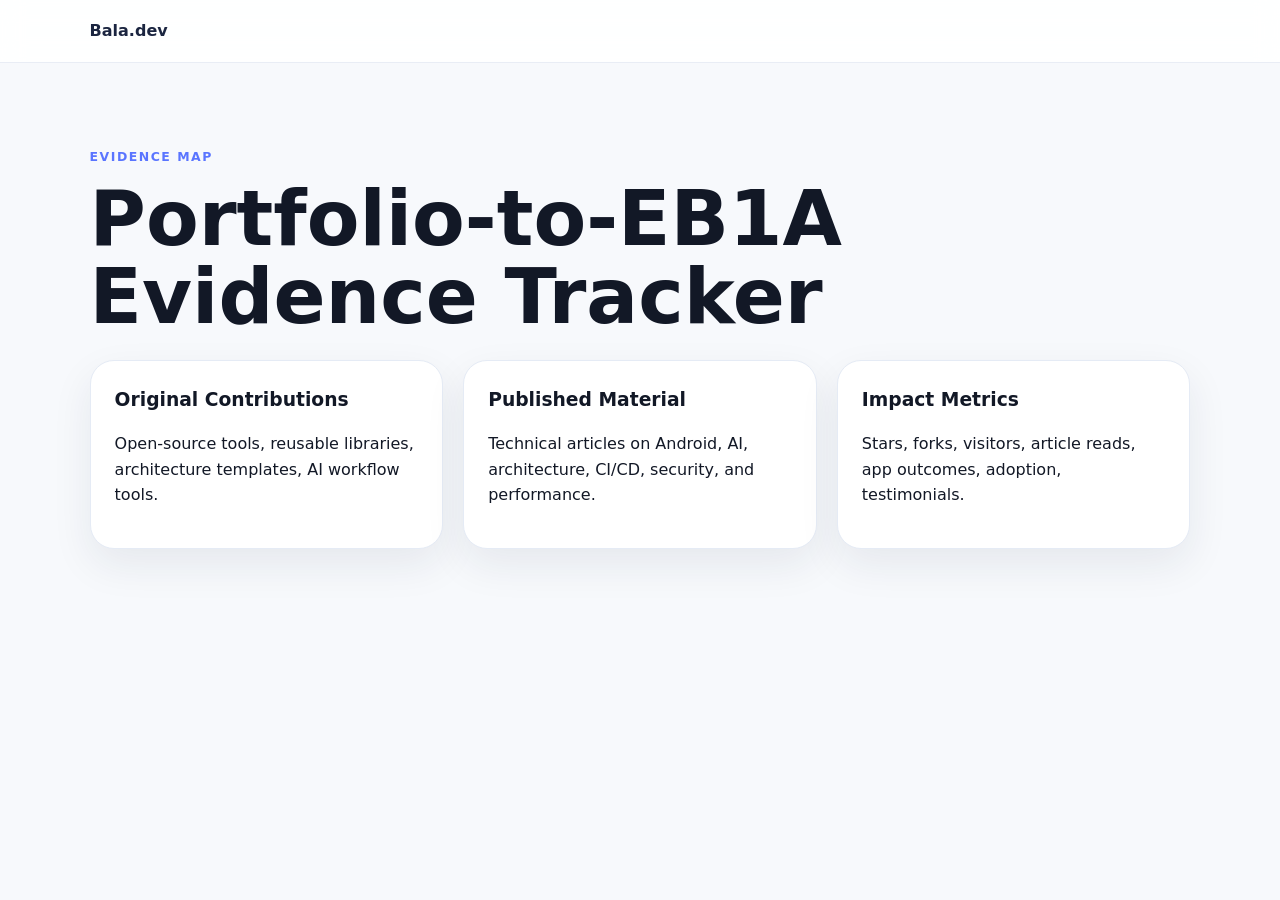
==== evidence/index.html @ 7b321862 "Initial portfolio" ====
<!doctype html><html lang="en"><head><meta charset="utf-8"><meta name="viewport" content="width=device-width,initial-scale=1"><title>Evidence Map | Balasaikrupa Puram</title><link rel="stylesheet" href="../assets/css/styles.css"></head><body><header class="nav"><a class="brand" href="../index.html">Bala.dev</a></header><main class="section"><p class="eyebrow">Evidence Map</p><h1>Portfolio-to-EB1A Evidence Tracker</h1><div class="grid cards"><article class="card"><h3>Original Contributions</h3><p>Open-source tools, reusable libraries, architecture templates, AI workflow tools.</p></article><article class="card"><h3>Published Material</h3><p>Technical articles on Android, AI, architecture, CI/CD, security, and performance.</p></article><article class="card"><h3>Impact Metrics</h3><p>Stars, forks, visitors, article reads, app outcomes, adoption, testimonials.</p></article></div></main></body></html>
---- assets/css/styles.css ----
:root{--bg:#0b1020;--panel:#111936;--text:#edf2ff;--muted:#aeb9d6;--brand:#8dd3ff;--card:#ffffff;--ink:#121826;--soft:#eef4ff}*{box-sizing:border-box}body{margin:0;font-family:Inter,ui-sans-serif,system-ui,-apple-system,Segoe UI,Roboto,Arial,sans-serif;background:#f7f9fc;color:var(--ink);line-height:1.6}.nav{position:sticky;top:0;z-index:10;display:flex;justify-content:space-between;align-items:center;padding:18px 7vw;background:rgba(255,255,255,.88);backdrop-filter:blur(12px);border-bottom:1px solid #e9edf5}.brand{font-weight:800;color:#0b1020;text-decoration:none}.nav nav{display:flex;gap:18px;flex-wrap:wrap}.nav a{color:#1b2540;text-decoration:none;font-weight:600}.hero{display:grid;grid-template-columns:1.7fr .9fr;gap:36px;padding:88px 7vw;background:radial-gradient(circle at top right,#29406f,var(--bg));color:var(--text)}.eyebrow{color:#5a75ff;text-transform:uppercase;letter-spacing:.12em;font-size:.78rem;font-weight:800}.hero .eyebrow{color:var(--brand)}h1{font-size:clamp(2.4rem,6vw,5.2rem);line-height:1.02;margin:10px 0 24px}h2{font-size:clamp(1.8rem,3vw,3rem);line-height:1.1;margin:6px 0 22px}h3{margin:0 0 10px}.lead{font-size:1.22rem;max-width:820px;color:#dce7ff}.actions{display:flex;gap:14px;flex-wrap:wrap;margin-top:30px}.button{display:inline-flex;align-items:center;justify-content:center;padding:12px 18px;border-radius:999px;border:1px solid #ccd7ef;color:#0b1020;background:#fff;text-decoration:none;font-weight:800}.button.primary{background:var(--brand);border-color:var(--brand)}.hero-card{background:rgba(255,255,255,.08);border:1px solid rgba(255,255,255,.18);border-radius:28px;padding:28px;align-self:end}.hero-card ul{padding-left:20px}.section{padding:72px 7vw}.grid{display:grid;grid-template-columns:repeat(3,minmax(0,1fr));gap:20px}.card{background:var(--card);border:1px solid #e5ebf5;border-radius:24px;padding:24px;box-shadow:0 16px 40px rgba(22,35,70,.08)}.split{display:grid;grid-template-columns:.8fr 1.2fr;gap:40px;align-items:start}.stack{display:grid;gap:16px}.project{display:grid;grid-template-columns:64px 1fr;gap:18px;align-items:start;background:#fff;border:1px solid #e5ebf5;border-radius:24px;padding:22px;text-decoration:none;color:var(--ink)}.project span{font-weight:900;color:#5a75ff}.dark{background:#0b1020;color:var(--text)}.dark p{color:#cfdbf5}.text-link{display:inline-block;margin-top:20px;font-weight:900;color:#3357ff}.footer{padding:54px 7vw;background:#070b16;color:var(--text)}@media(max-width:860px){.hero,.split,.grid{grid-template-columns:1fr}.nav{align-items:flex-start;gap:12px;flex-direction:column}}
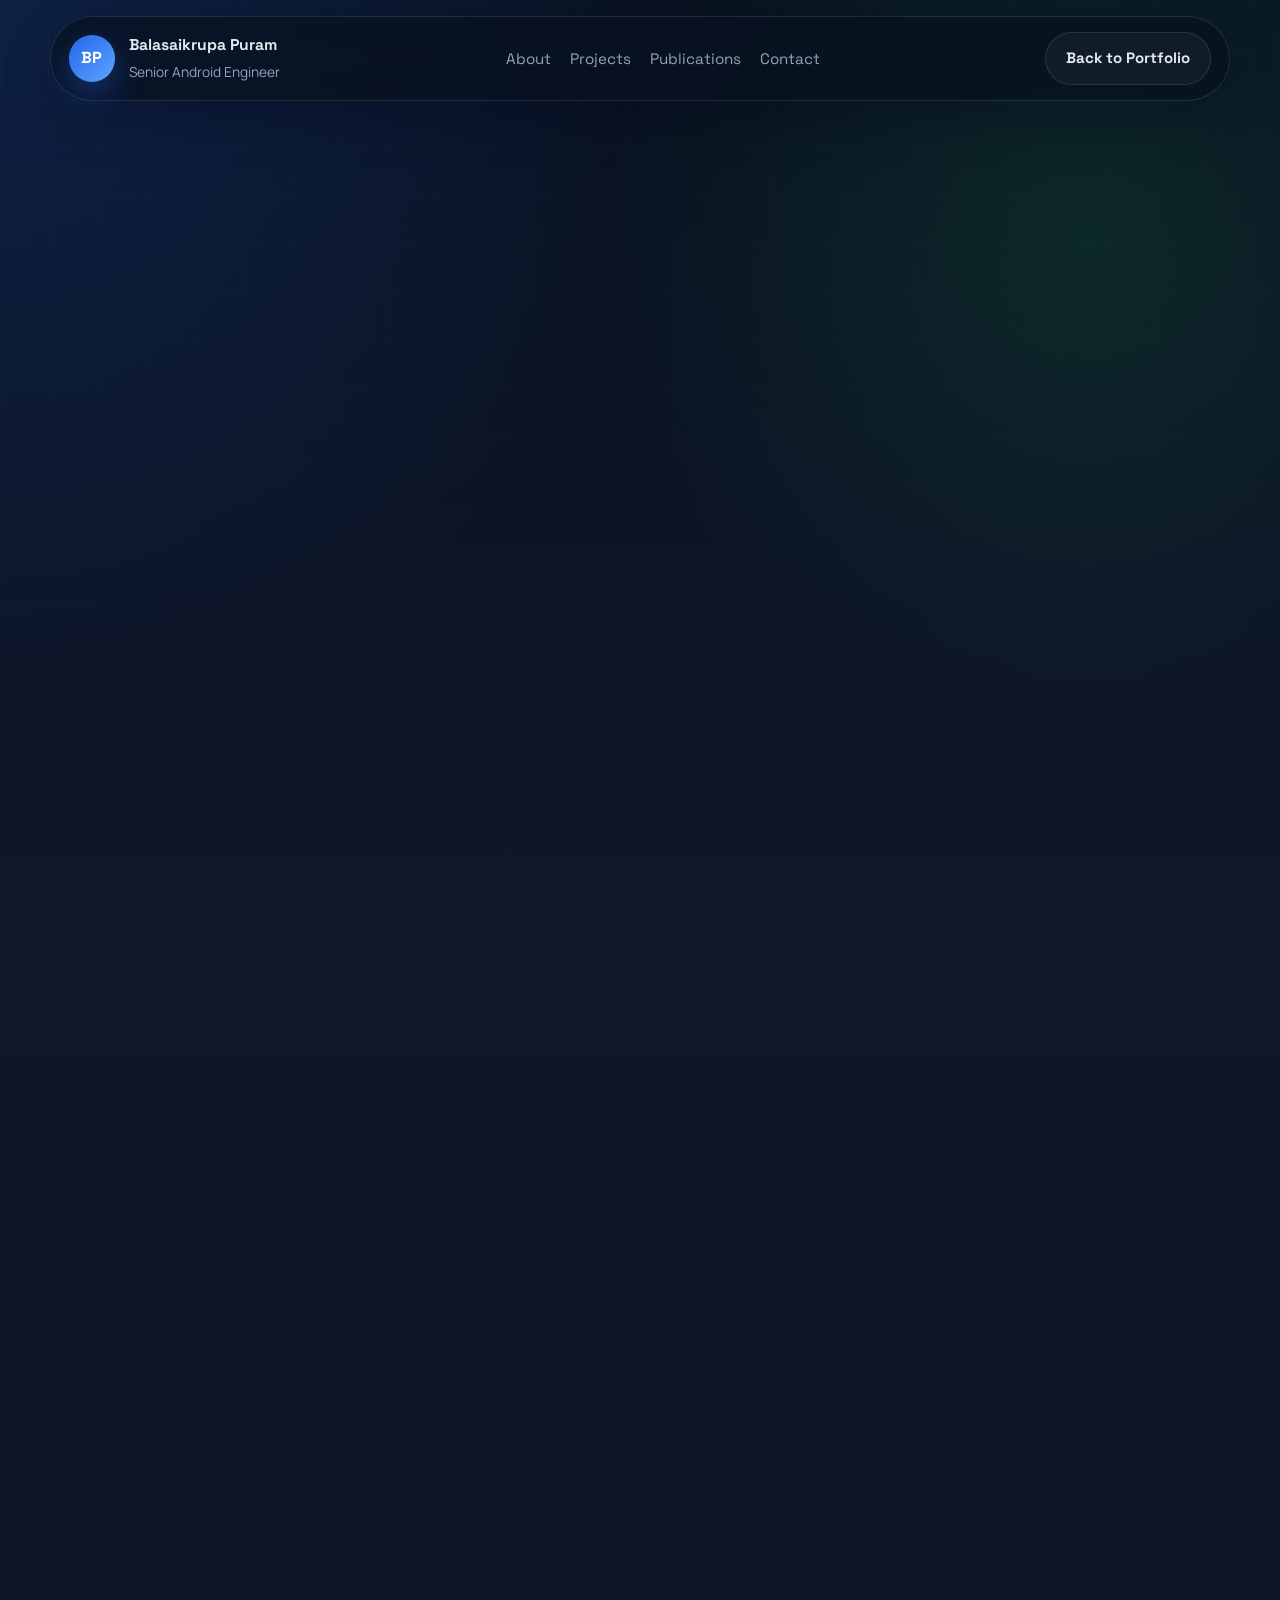
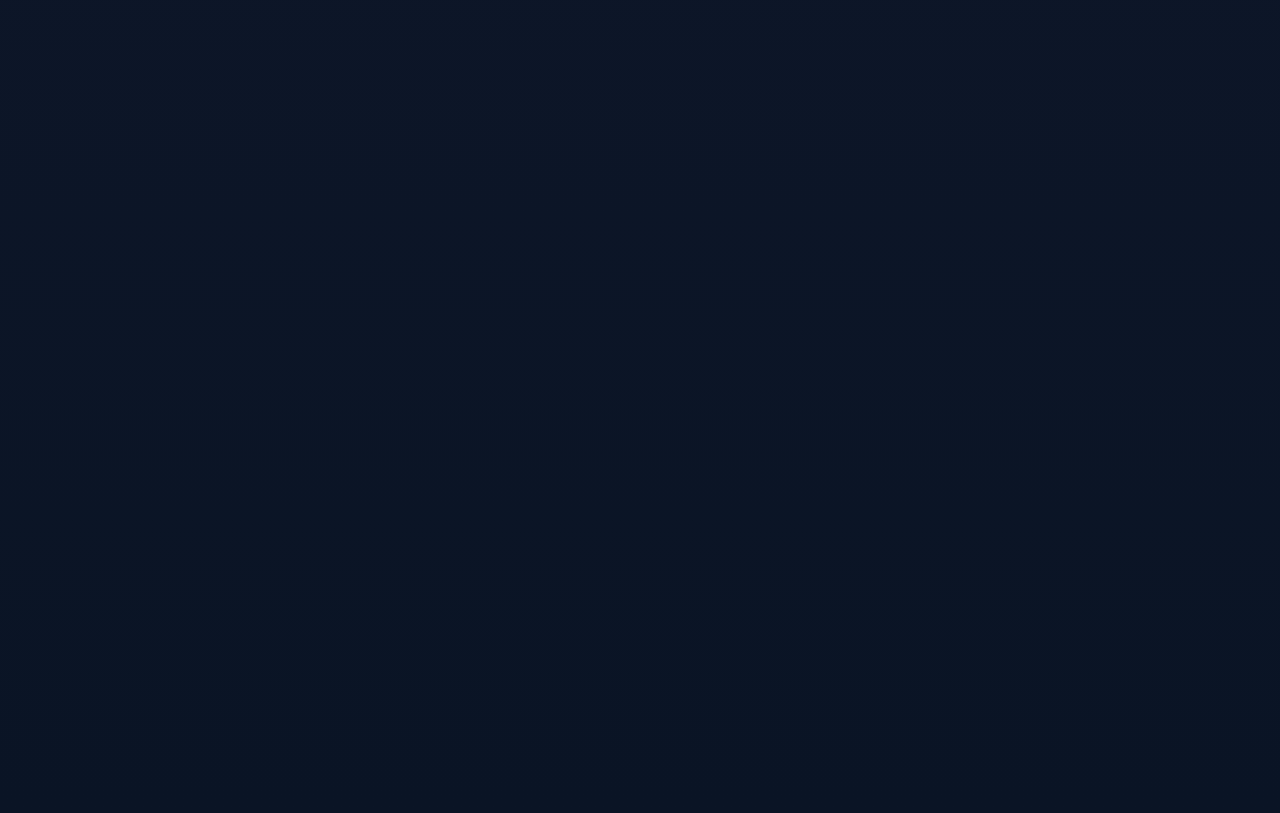
==== commit c7ea3677: "Build premium portfolio and EB1A evidence pages" ====
--- a/evidence/index.html
+++ b/evidence/index.html
@@ -1 +1,13 @@
-<!doctype html><html lang="en"><head><meta charset="utf-8"><meta name="viewport" content="width=device-width,initial-scale=1"><title>Evidence Map | Balasaikrupa Puram</title><link rel="stylesheet" href="../assets/css/styles.css"></head><body><header class="nav"><a class="brand" href="../index.html">Bala.dev</a></header><main class="section"><p class="eyebrow">Evidence Map</p><h1>Portfolio-to-EB1A Evidence Tracker</h1><div class="grid cards"><article class="card"><h3>Original Contributions</h3><p>Open-source tools, reusable libraries, architecture templates, AI workflow tools.</p></article><article class="card"><h3>Published Material</h3><p>Technical articles on Android, AI, architecture, CI/CD, security, and performance.</p></article><article class="card"><h3>Impact Metrics</h3><p>Stars, forks, visitors, article reads, app outcomes, adoption, testimonials.</p></article></div></main></body></html>
+<!doctype html>
+<html lang="en">
+<head>
+  <meta charset="utf-8">
+  <meta http-equiv="refresh" content="0; url=../evidence.html">
+  <meta name="viewport" content="width=device-width, initial-scale=1">
+  <title>Redirecting to EB1A Evidence</title>
+  <link rel="canonical" href="../evidence.html">
+</head>
+<body>
+  <p>Redirecting to <a href="../evidence.html">EB1A Evidence</a>.</p>
+</body>
+</html>
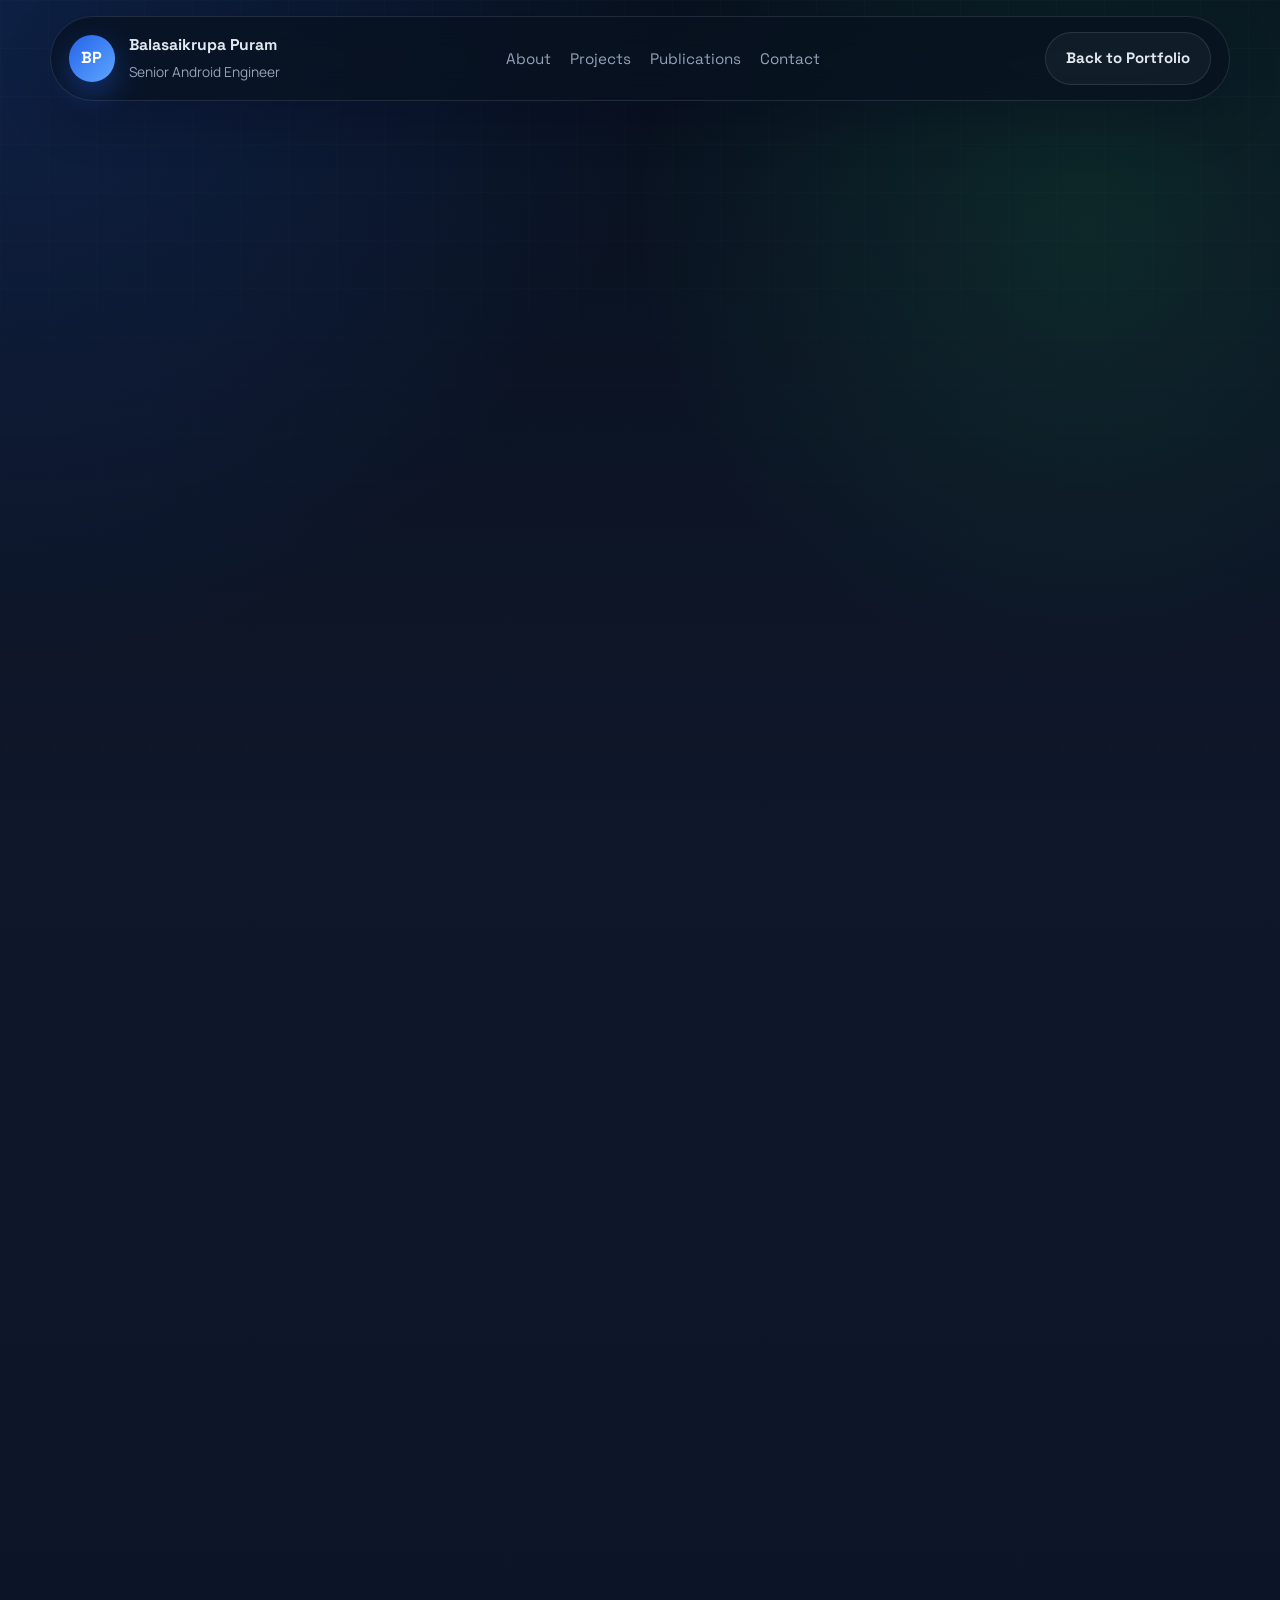
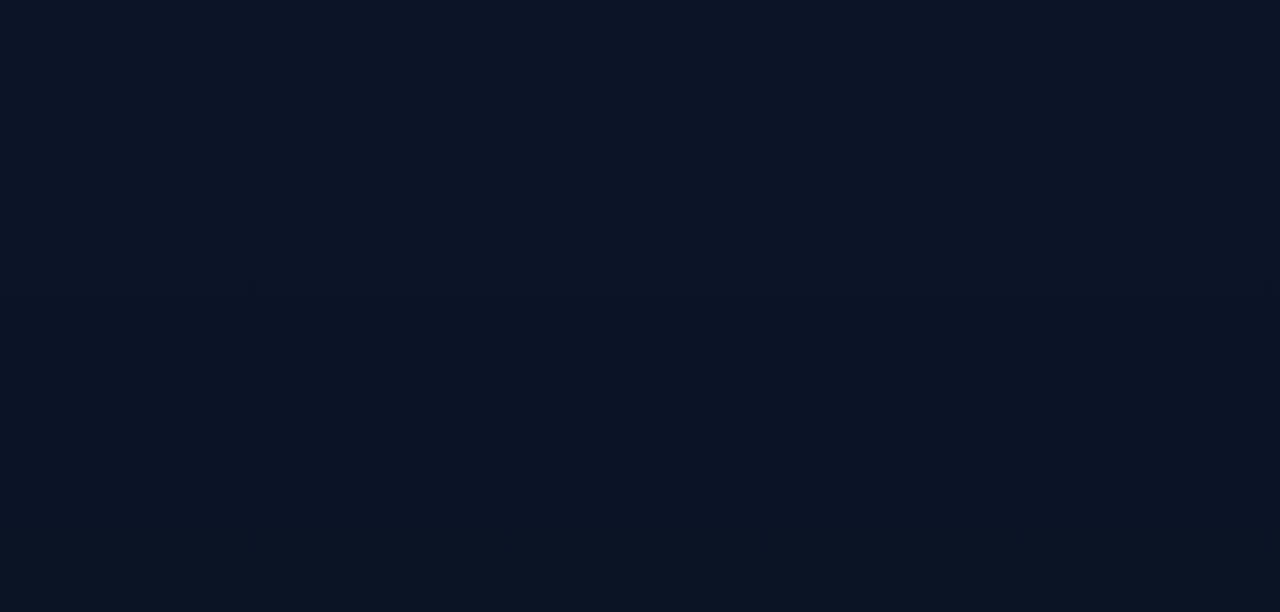
==== commit e9f8da0e: "Refine portfolio typography and evidence wording" ====
--- a/evidence/index.html
+++ b/evidence/index.html
@@ -4,10 +4,10 @@
   <meta charset="utf-8">
   <meta http-equiv="refresh" content="0; url=../evidence.html">
   <meta name="viewport" content="width=device-width, initial-scale=1">
-  <title>Redirecting to EB1A Evidence</title>
+  <title>Redirecting to Evidence</title>
   <link rel="canonical" href="../evidence.html">
 </head>
 <body>
-  <p>Redirecting to <a href="../evidence.html">EB1A Evidence</a>.</p>
+  <p>Redirecting to <a href="../evidence.html">Evidence</a>.</p>
 </body>
 </html>
